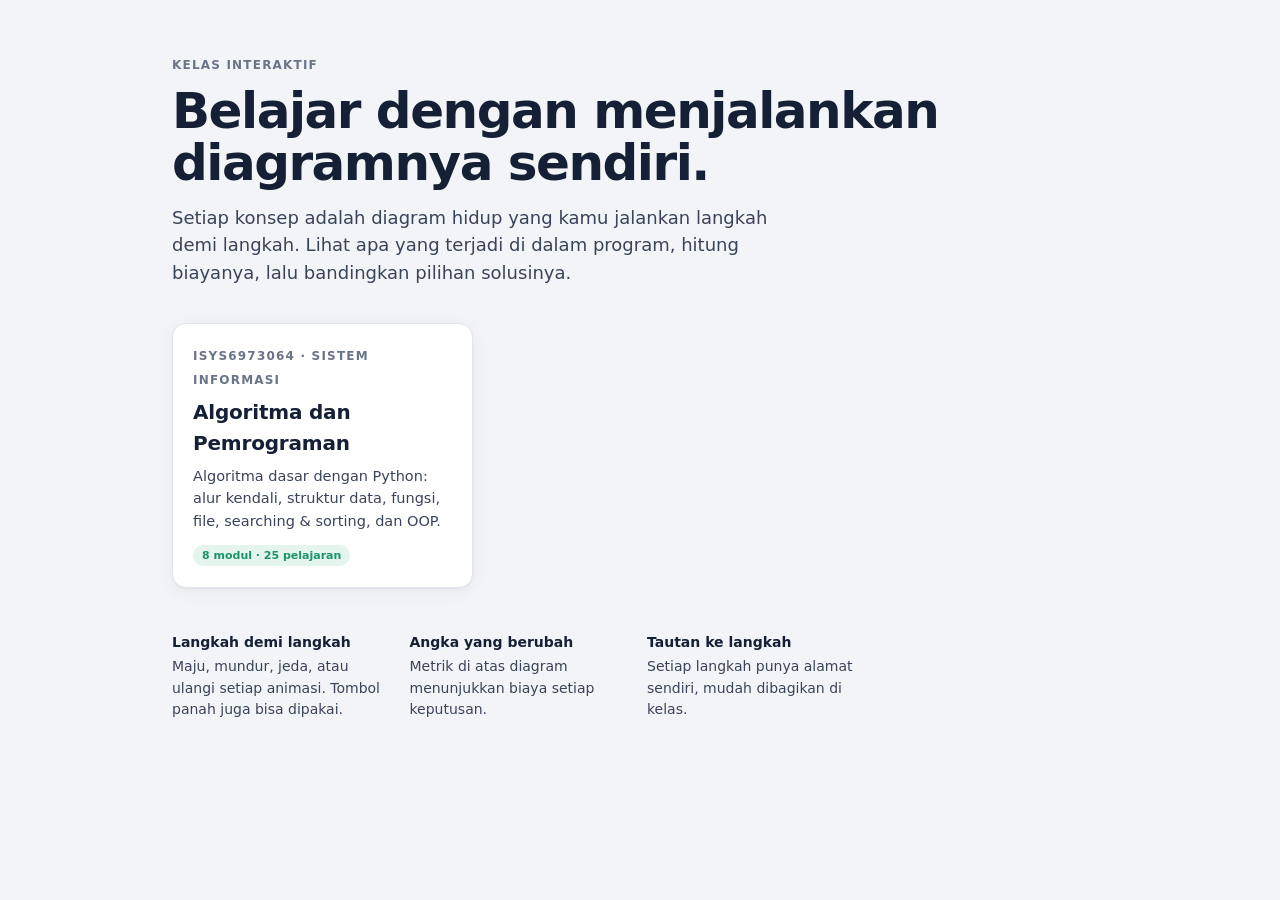
==== index.html @ 9d1dc82b "Kelas interaktif: Algoritma & Pemrograman + pelajaran Bubble Sort - Mesin kursus statis (tanpa build" ====
<!DOCTYPE html>
<html lang="id">
<head>
  <meta charset="utf-8">
  <meta name="viewport" content="width=device-width, initial-scale=1">
  <title>Kelas Interaktif</title>
  <link rel="icon" href="data:image/svg+xml,%3Csvg xmlns=%27http://www.w3.org/2000/svg%27 viewBox=%270 0 32 32%27%3E%3Crect width=%2732%27 height=%2732%27 rx=%278%27 fill=%27%23152036%27/%3E%3Crect x=%277%27 y=%2716%27 width=%275%27 height=%279%27 rx=%271%27 fill=%27%23a8dec5%27/%3E%3Crect x=%2714%27 y=%2711%27 width=%275%27 height=%2714%27 rx=%271%27 fill=%27%23ee7d1c%27/%3E%3Crect x=%2721%27 y=%277%27 width=%275%27 height=%2718%27 rx=%271%27 fill=%27%23fff%27/%3E%3C/svg%3E">
  <meta name="description" content="Materi kuliah interaktif: setiap konsep adalah diagram animasi yang dijalankan langkah demi langkah.">
  <link rel="stylesheet" href="shared/style.css">
  <style>
    .home { max-width: 980px; margin: 0 auto; padding: 56px 22px 70px; }
    .home h1 { font-size: clamp(32px, 5vw, 50px); letter-spacing: -.03em; line-height: 1.05; margin: 10px 0 14px; }
    .home .lead { font-size: 18px; color: var(--ink-2); max-width: 640px; margin: 0 0 36px; }
    .courses { display: grid; grid-template-columns: repeat(auto-fill, minmax(290px, 1fr)); gap: 16px; }
    .course { display: block; text-decoration: none; color: var(--ink); background: var(--surface); border: 1px solid var(--line); border-radius: var(--radius); padding: 20px; box-shadow: var(--shadow); transition: transform .2s var(--ease), border-color .2s; }
    .course:hover { transform: translateY(-2px); border-color: #c9cfdb; }
    .course h2 { margin: 6px 0 6px; font-size: 20px; letter-spacing: -.01em; }
    .course p { margin: 0 0 12px; color: var(--ink-2); font-size: 14.5px; }
    .course.soon { opacity: .6; pointer-events: none; }
    .how { margin-top: 44px; display: grid; grid-template-columns: repeat(auto-fill, minmax(220px, 1fr)); gap: 14px; }
    .how div { font-size: 14px; color: var(--ink-2); }
    .how b { display: block; color: var(--ink); margin-bottom: 2px; }
  </style>
</head>
<body>
  <main class="home">
    <div class="eyebrow">Kelas Interaktif</div>
    <h1>Belajar dengan menjalankan diagramnya sendiri.</h1>
    <p class="lead">Setiap konsep adalah diagram hidup yang kamu jalankan langkah demi langkah. Lihat apa yang terjadi di dalam program, hitung biayanya, lalu bandingkan pilihan solusinya.</p>
    <div class="courses">
      <a class="course" href="algoritma-pemrograman/">
        <span class="eyebrow">ISYS6973064 · Sistem Informasi</span>
        <h2>Algoritma dan Pemrograman</h2>
        <p>Algoritma dasar dengan Python: alur kendali, struktur data, fungsi, file, searching &amp; sorting, dan OOP.</p>
        <span class="pill ready">8 modul · 25 pelajaran</span>
      </a>
    </div>
    <div class="how">
      <div><b>Langkah demi langkah</b>Maju, mundur, jeda, atau ulangi setiap animasi. Tombol panah juga bisa dipakai.</div>
      <div><b>Angka yang berubah</b>Metrik di atas diagram menunjukkan biaya setiap keputusan.</div>
      <div><b>Tautan ke langkah</b>Setiap langkah punya alamat sendiri, mudah dibagikan di kelas.</div>
    </div>
  </main>
</body>
</html>
---- shared/style.css ----
/* Kelas Interaktif — gaya bersama */
:root {
  --bg: #f3f4f7;
  --surface: #ffffff;
  --surface-2: #f8f9fb;
  --ink: #152036;
  --ink-2: #39445a;
  --muted: #6a7489;
  --line: #e2e5ec;
  --accent: #2357e8;
  --accent-soft: #e8eefe;
  --warm: #ee7d1c;
  --warm-soft: #fff1e4;
  --ok: #1b9466;
  --ok-soft: #e3f5ed;
  --bad: #d4453d;
  --bad-soft: #fdeceb;
  --violet: #7b4fd6;
  --violet-soft: #f1ebfd;
  --radius: 14px;
  --radius-sm: 9px;
  --shadow: 0 1px 2px rgba(21, 32, 54, .05), 0 4px 18px rgba(21, 32, 54, .05);
  --sans: system-ui, -apple-system, "Segoe UI", Roboto, "Helvetica Neue", Arial, sans-serif;
  --mono: ui-monospace, "SF Mono", "Cascadia Code", Menlo, Consolas, monospace;
  --ease: cubic-bezier(.3, .7, .2, 1);
}

* { box-sizing: border-box; }
html, body { margin: 0; }
body {
  font-family: var(--sans);
  color: var(--ink);
  background: var(--bg);
  font-size: 15px;
  line-height: 1.55;
  -webkit-font-smoothing: antialiased;
}
a { color: var(--accent); }
button { font: inherit; color: inherit; }
code { font-family: var(--mono); font-size: .9em; background: var(--surface-2); border: 1px solid var(--line); border-radius: 5px; padding: 0 .3em; }
:focus-visible { outline: 3px solid var(--accent); outline-offset: 2px; border-radius: 6px; }

/* ---------- Kerangka aplikasi ---------- */
.app { display: grid; grid-template-columns: 280px minmax(0, 1fr); min-height: 100vh; }
.topbar {
  display: none; position: sticky; top: 0; z-index: 30;
  align-items: center; gap: 10px; padding: 10px 14px;
  background: var(--surface); border-bottom: 1px solid var(--line);
}
.topbar strong { font-size: 15px; }
.icon-btn {
  border: 1px solid var(--line); background: var(--surface); border-radius: 9px;
  width: 38px; height: 38px; display: grid; place-items: center; cursor: pointer;
}

.sidebar {
  position: sticky; top: 0; height: 100vh; overflow-y: auto;
  background: var(--surface); border-right: 1px solid var(--line);
  padding: 18px 14px 28px;
}
.brand { display: flex; align-items: center; gap: 10px; text-decoration: none; color: var(--ink); padding: 2px 6px 14px; }
.brand-mark {
  width: 34px; height: 34px; border-radius: 10px; background: var(--ink); color: #fff;
  display: grid; place-items: center; font-weight: 800; font-size: 14px; letter-spacing: -.5px;
}
.brand small { display: block; color: var(--muted); font-size: 11.5px; line-height: 1.2; }
.brand b { font-size: 14px; line-height: 1.2; }
.side-link {
  display: block; padding: 7px 10px; border-radius: 8px; text-decoration: none; color: var(--ink-2);
  font-size: 14px; margin-bottom: 8px;
}
.side-link:hover, .side-link.active { background: var(--surface-2); color: var(--ink); }
.side-head { display: flex; justify-content: space-between; font-size: 11.5px; letter-spacing: .08em; text-transform: uppercase; color: var(--muted); padding: 10px 10px 6px; }
.mod { margin-bottom: 4px; }
.mod-btn {
  width: 100%; display: flex; align-items: center; gap: 8px; text-align: left;
  border: 0; background: none; padding: 8px 10px; border-radius: 8px; cursor: pointer;
  font-weight: 650; font-size: 13.5px;
}
.mod-btn:hover { background: var(--surface-2); }
.mod-btn .num { color: var(--muted); font-variant-numeric: tabular-nums; font-weight: 600; }
.mod-btn .count { margin-left: auto; color: var(--muted); font-weight: 500; font-size: 12px; font-variant-numeric: tabular-nums; }
.mod-btn .chev { transition: transform .2s; color: var(--muted); font-size: 11px; }
.mod.open .chev { transform: rotate(90deg); }
.mod ul { list-style: none; margin: 0 0 6px; padding: 0 0 0 18px; display: none; }
.mod.open ul { display: block; }
.mod li a, .mod li span {
  display: flex; align-items: center; gap: 8px; padding: 6px 10px; border-radius: 7px;
  font-size: 13.5px; text-decoration: none; color: var(--ink-2);
}
.mod li a:hover { background: var(--surface-2); color: var(--ink); }
.mod li a.active { background: var(--accent-soft); color: var(--accent); font-weight: 600; }
.mod li span { color: #a2a9b8; cursor: default; }
.dot { width: 8px; height: 8px; border-radius: 50%; border: 1.5px solid currentColor; flex: none; opacity: .7; }
.dot.done { background: var(--ok); border-color: var(--ok); opacity: 1; }
.soon { margin-left: auto; font-size: 10.5px; border: 1px solid var(--line); border-radius: 99px; padding: 0 6px; color: #9aa1b0; }
.progress-box { margin: 18px 6px 0; padding: 12px; border: 1px solid var(--line); border-radius: 10px; font-size: 12.5px; color: var(--muted); }
.bar { height: 6px; background: var(--surface-2); border-radius: 99px; overflow: hidden; margin-top: 6px; border: 1px solid var(--line); }
.bar i { display: block; height: 100%; background: var(--ok); border-radius: 99px; transition: width .4s var(--ease); }

.main { min-width: 0; padding: 26px 30px 60px; }
.scrim { display: none; }

/* ---------- Halaman ikhtisar ---------- */
.overview { max-width: 1060px; }
.eyebrow { font-size: 12px; letter-spacing: .1em; text-transform: uppercase; color: var(--muted); font-weight: 650; }
.overview h1 { font-size: clamp(28px, 4vw, 40px); line-height: 1.12; margin: 6px 0 10px; letter-spacing: -.02em; }
.overview .lead { font-size: 17px; color: var(--ink-2); max-width: 720px; margin: 0 0 22px; }
.lo-grid { display: grid; grid-template-columns: repeat(auto-fill, minmax(220px, 1fr)); gap: 10px; margin-bottom: 30px; }
.lo { background: var(--surface); border: 1px solid var(--line); border-radius: var(--radius-sm); padding: 12px 14px; font-size: 14px; }
.lo b { display: block; font-size: 12px; color: var(--accent); letter-spacing: .05em; }
.mod-grid { display: grid; grid-template-columns: repeat(auto-fill, minmax(300px, 1fr)); gap: 14px; }
.mod-card { background: var(--surface); border: 1px solid var(--line); border-radius: var(--radius); padding: 16px 18px; box-shadow: var(--shadow); }
.mod-card h3 { margin: 0 0 2px; font-size: 16px; }
.mod-card .meta { font-size: 12px; color: var(--muted); margin-bottom: 10px; }
.mod-card ol { margin: 0; padding: 0; list-style: none; }
.mod-card li { padding: 8px 0; border-top: 1px dashed var(--line); font-size: 14px; }
.mod-card li a { font-weight: 650; text-decoration: none; }
.mod-card li .t { font-weight: 600; color: var(--ink-2); }
.mod-card li small { display: block; color: var(--muted); font-size: 12.5px; }
.pill { display: inline-block; font-size: 11px; font-weight: 650; border-radius: 99px; padding: 1px 8px; background: var(--surface-2); border: 1px solid var(--line); color: var(--muted); vertical-align: 1px; }
.pill.ready { background: var(--ok-soft); border-color: transparent; color: var(--ok); }

/* ---------- Pelajaran ---------- */
.lesson { display: grid; grid-template-columns: minmax(0, 1fr) 370px; gap: 22px; align-items: start; max-width: 1480px; }
.crumb { font-size: 12.5px; color: var(--muted); font-weight: 600; letter-spacing: .02em; }
.lesson h1 { font-size: clamp(24px, 3vw, 32px); margin: 4px 0 6px; letter-spacing: -.02em; line-height: 1.15; }
.tags { display: flex; flex-wrap: wrap; gap: 6px; margin-bottom: 8px; }
.tag { font-size: 12px; font-weight: 600; padding: 2px 9px; border-radius: 99px; background: var(--surface); border: 1px solid var(--line); color: var(--ink-2); }
.subtitle { color: var(--ink-2); margin: 0 0 16px; max-width: 760px; }

.metrics { display: grid; grid-template-columns: repeat(var(--cols, 4), minmax(0, 1fr)); gap: 8px; margin-bottom: 12px; }
.metric { background: var(--surface); border: 1px solid var(--line); border-radius: 11px; padding: 9px 12px; transition: border-color .3s, background .3s; }
.metric small { display: block; font-size: 10.5px; letter-spacing: .09em; text-transform: uppercase; color: var(--muted); font-weight: 700; }
.metric b { font-size: 21px; font-variant-numeric: tabular-nums; letter-spacing: -.01em; }
.metric.total { background: var(--ink); border-color: var(--ink); color: #fff; }
.metric.total small { color: #b8c1d6; }
.metric.bump { border-color: var(--warm); background: var(--warm-soft); }
.metric.total.bump { background: #26344f; border-color: var(--warm); }

.stage-card { background: var(--surface); border: 1px solid var(--line); border-radius: var(--radius); box-shadow: var(--shadow); overflow: hidden; }
.stage-tools { display: flex; align-items: center; gap: 8px; padding: 10px 12px; border-bottom: 1px solid var(--line); background: var(--surface-2); }
.legend { display: flex; flex-wrap: wrap; gap: 12px; font-size: 12.5px; color: var(--muted); margin-right: auto; }
.legend span { display: inline-flex; align-items: center; gap: 6px; }
.legend i { width: 12px; height: 12px; border-radius: 3px; display: inline-block; }
.btn {
  display: inline-flex; align-items: center; gap: 6px; border: 1px solid var(--line); background: var(--surface);
  border-radius: 9px; padding: 6px 12px; cursor: pointer; font-size: 13.5px; font-weight: 600; color: var(--ink-2);
  text-decoration: none; white-space: nowrap;
}
.btn:hover { border-color: #c9cfdb; color: var(--ink); }
.btn.primary { background: var(--accent); border-color: var(--accent); color: #fff; }
.btn.primary:hover { background: #1b47c4; }
.btn[disabled] { opacity: .45; cursor: default; }
.stage { position: relative; min-height: 420px; padding: 18px; }

.stepper { display: flex; gap: 4px; margin-top: 12px; overflow-x: auto; padding: 4px 2px 6px; scrollbar-width: thin; }
.stepper button {
  flex: 1 0 74px; min-width: 74px; border: 0; background: none; cursor: pointer; padding: 4px 2px;
  display: flex; flex-direction: column; align-items: center; gap: 4px; font-size: 11.5px; color: var(--muted);
}
.stepper .n {
  width: 28px; height: 28px; border-radius: 50%; display: grid; place-items: center; font-weight: 700; font-size: 12.5px;
  border: 1.5px solid var(--line); background: var(--surface); position: relative;
}
.stepper button + button .n::before { content: ""; position: absolute; right: 100%; top: 50%; width: 46px; height: 1.5px; background: var(--line); z-index: -1; }
.stepper button.done .n { background: var(--ink); border-color: var(--ink); color: #fff; }
.stepper button.cur .n { background: var(--accent); border-color: var(--accent); color: #fff; box-shadow: 0 0 0 4px var(--accent-soft); }
.stepper button.cur { color: var(--ink); font-weight: 650; }
.stepper .lbl { white-space: nowrap; overflow: hidden; text-overflow: ellipsis; max-width: 86px; }

.panel { position: sticky; top: 18px; display: flex; flex-direction: column; gap: 12px; }
.card { background: var(--surface); border: 1px solid var(--line); border-radius: var(--radius); box-shadow: var(--shadow); padding: 18px; }
.step-no { display: flex; align-items: center; justify-content: space-between; font-size: 11.5px; letter-spacing: .1em; font-weight: 700; color: var(--muted); margin-bottom: 8px; }
.kind { font-size: 10.5px; letter-spacing: .1em; padding: 3px 8px; border-radius: 6px; font-weight: 800; }
.kind.MASALAH { background: var(--bad-soft); color: var(--bad); }
.kind.TEKNIK { background: var(--accent-soft); color: var(--accent); }
.kind.SOLUSI { background: var(--ok-soft); color: var(--ok); }
.kind.KASUS { background: var(--violet-soft); color: var(--violet); }
.kind.RANGKUMAN { background: var(--ink); color: #fff; }
.panel h2 { font-size: 20px; line-height: 1.25; margin: 0 0 8px; letter-spacing: -.01em; }
.panel p { margin: 0 0 10px; color: var(--ink-2); }
.panel ul.bullets { margin: 4px 0 10px; padding-left: 20px; color: var(--ink-2); }
.panel ul.bullets li { margin-bottom: 4px; }
.callout { border-radius: 10px; padding: 10px 12px; margin: 12px 0 4px; font-size: 14px; border-left: 3px solid; }
.callout b { display: block; font-size: 10.5px; letter-spacing: .1em; margin-bottom: 2px; }
.callout.IDE { background: var(--accent-soft); border-color: var(--accent); }
.callout.IDE b { color: var(--accent); }
.callout.PERLU { background: var(--warm-soft); border-color: var(--warm); }
.callout.PERLU b { color: #b85b0c; }
.changed { margin-top: 14px; border-top: 1px solid var(--line); padding-top: 10px; }
.changed h4, .box h4 { margin: 0 0 6px; font-size: 10.5px; letter-spacing: .1em; color: var(--muted); }
.changed ul { list-style: none; margin: 0; padding: 0; font-size: 13.5px; }
.changed li { display: flex; gap: 8px; padding: 3px 0; align-items: baseline; }
.sym { font-family: var(--mono); font-weight: 800; width: 18px; height: 18px; border-radius: 5px; display: inline-grid; place-items: center; flex: none; font-size: 12px; }
.sym.add { background: var(--ok-soft); color: var(--ok); }
.sym.mod { background: var(--warm-soft); color: #b85b0c; }
.sym.del { background: var(--bad-soft); color: var(--bad); }
.nav { display: flex; gap: 8px; margin-top: 14px; }
.nav .btn.primary { flex: 1; justify-content: center; }
.hint { font-size: 12px; color: var(--muted); margin-top: 8px; text-align: center; }
.hint kbd { font-family: var(--mono); font-size: 11px; border: 1px solid var(--line); border-bottom-width: 2px; border-radius: 4px; padding: 0 4px; background: var(--surface-2); }
.box ul { margin: 0; padding-left: 18px; font-size: 13.5px; color: var(--ink-2); }
.box li { margin-bottom: 3px; }
.next-box { background: var(--ink); color: #fff; border-color: var(--ink); }
.next-box h4 { color: #b8c1d6; }
.next-box a { color: #fff; font-weight: 700; }

.quiz { margin-top: 14px; border-top: 1px solid var(--line); padding-top: 12px; }
.quiz h4 { margin: 0 0 8px; font-size: 10.5px; letter-spacing: .1em; color: var(--muted); }
.q { margin-bottom: 12px; font-size: 14px; }
.q p { margin: 0 0 6px; font-weight: 600; color: var(--ink); }
.q button { display: block; width: 100%; text-align: left; border: 1px solid var(--line); background: var(--surface); border-radius: 8px; padding: 6px 10px; margin-bottom: 5px; cursor: pointer; font-size: 13.5px; }
.q button:hover { border-color: #c9cfdb; }
.q button.right { background: var(--ok-soft); border-color: var(--ok); }
.q button.wrong { background: var(--bad-soft); border-color: var(--bad); }
.q .why { font-size: 13px; color: var(--ink-2); background: var(--surface-2); border-radius: 8px; padding: 6px 10px; }

.empty { max-width: 640px; padding: 40px 0; }

/* ---------- Responsif ---------- */
@media (max-width: 1200px) {
  .lesson { grid-template-columns: minmax(0, 1fr); }
  .panel { position: static; }
}
@media (max-width: 900px) {
  .app { grid-template-columns: minmax(0, 1fr); }
  .topbar { display: flex; }
  .sidebar { position: fixed; left: 0; top: 0; bottom: 0; width: 290px; z-index: 50; transform: translateX(-100%); transition: transform .25s var(--ease); box-shadow: var(--shadow); }
  .app.menu-open .sidebar { transform: none; }
  .app.menu-open .scrim { display: block; position: fixed; inset: 0; background: rgba(21, 32, 54, .35); z-index: 40; }
  .main { padding: 16px 14px 50px; }
  .metrics { grid-template-columns: repeat(3, minmax(0, 1fr)); gap: 6px; }
  .metric { padding: 7px 9px; }
  .metric b { font-size: 17px; }
  .metric small { font-size: 9.5px; letter-spacing: .05em; }
  .metric.total { grid-column: 1 / -1; }
  .stage { padding: 12px; min-height: 0; }
  .legend { font-size: 11.5px; gap: 8px; }
}

@media (prefers-reduced-motion: reduce) {
  *, *::before, *::after { transition-duration: 0s !important; animation-duration: 0s !important; }
}
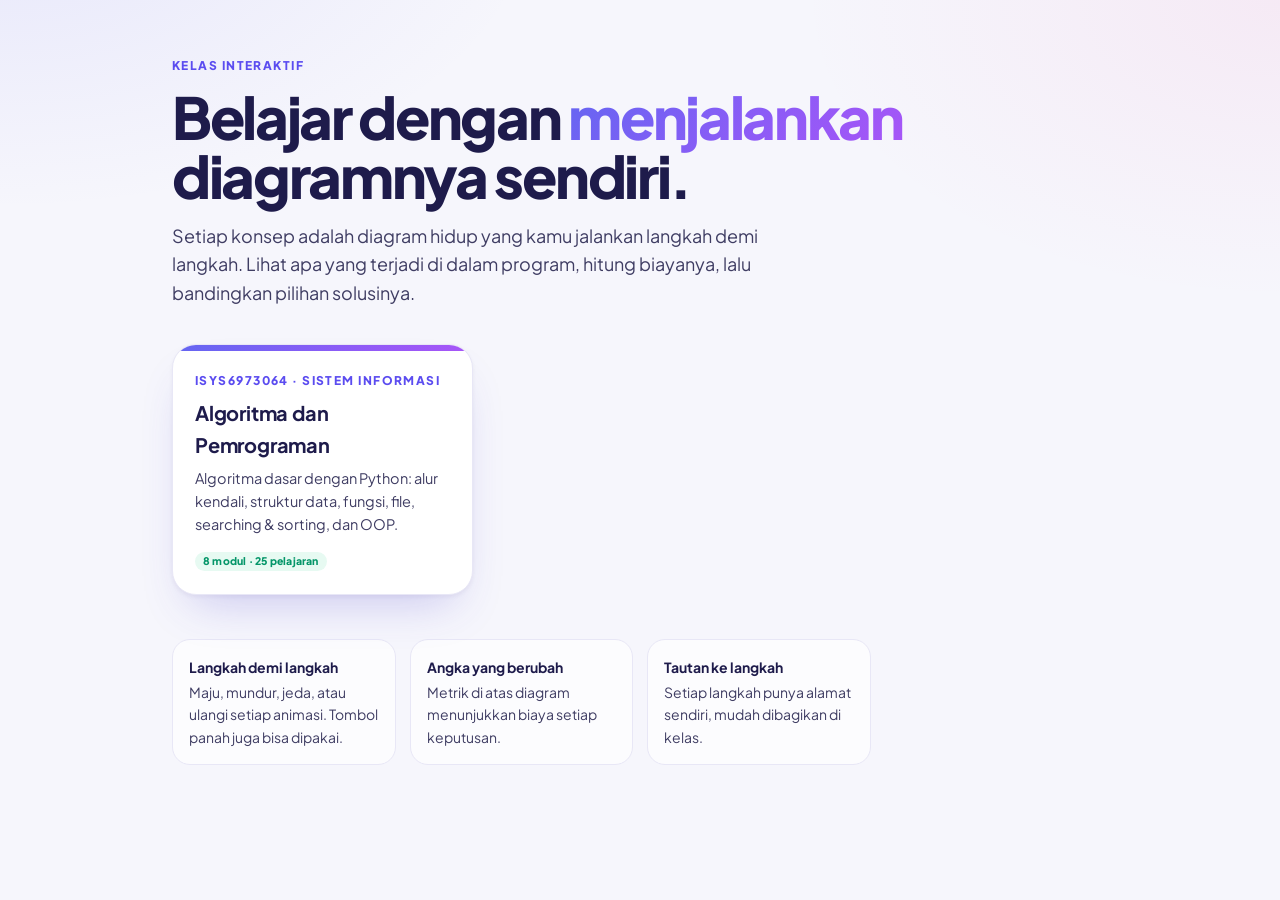
==== commit 9ae72721: "Tampilan baru: gaya berkilau dengan Plus Jakarta Sans - Panggung: latar gradasi + grid titik, balok " ====
--- a/index.html
+++ b/index.html
@@ -6,29 +6,34 @@
   <title>Kelas Interaktif</title>
   <link rel="icon" href="data:image/svg+xml,%3Csvg xmlns=%27http://www.w3.org/2000/svg%27 viewBox=%270 0 32 32%27%3E%3Crect width=%2732%27 height=%2732%27 rx=%278%27 fill=%27%23152036%27/%3E%3Crect x=%277%27 y=%2716%27 width=%275%27 height=%279%27 rx=%271%27 fill=%27%23a8dec5%27/%3E%3Crect x=%2714%27 y=%2711%27 width=%275%27 height=%2714%27 rx=%271%27 fill=%27%23ee7d1c%27/%3E%3Crect x=%2721%27 y=%277%27 width=%275%27 height=%2718%27 rx=%271%27 fill=%27%23fff%27/%3E%3C/svg%3E">
   <meta name="description" content="Materi kuliah interaktif: setiap konsep adalah diagram animasi yang dijalankan langkah demi langkah.">
+  <link rel="preconnect" href="https://fonts.googleapis.com">
+  <link rel="preconnect" href="https://fonts.gstatic.com" crossorigin>
+  <link rel="stylesheet" href="https://fonts.googleapis.com/css2?family=JetBrains+Mono:wght@500;600;700;800&family=Plus+Jakarta+Sans:wght@400;500;600;700;800&display=swap">
   <link rel="stylesheet" href="shared/style.css">
   <style>
     .home { max-width: 980px; margin: 0 auto; padding: 56px 22px 70px; }
-    .home h1 { font-size: clamp(32px, 5vw, 50px); letter-spacing: -.03em; line-height: 1.05; margin: 10px 0 14px; }
+    .home h1 { font-size: clamp(34px, 5.6vw, 58px); letter-spacing: -.04em; line-height: 1.02; margin: 12px 0 16px; font-weight: 800; }
+    .home h1 em { font-style: normal; background: var(--grad); -webkit-background-clip: text; background-clip: text; color: transparent; }
     .home .lead { font-size: 18px; color: var(--ink-2); max-width: 640px; margin: 0 0 36px; }
     .courses { display: grid; grid-template-columns: repeat(auto-fill, minmax(290px, 1fr)); gap: 16px; }
-    .course { display: block; text-decoration: none; color: var(--ink); background: var(--surface); border: 1px solid var(--line); border-radius: var(--radius); padding: 20px; box-shadow: var(--shadow); transition: transform .2s var(--ease), border-color .2s; }
-    .course:hover { transform: translateY(-2px); border-color: #c9cfdb; }
+    .course { position: relative; overflow: hidden; display: block; text-decoration: none; color: var(--ink); background: var(--surface); border: 1px solid var(--line); border-radius: 24px; padding: 22px; box-shadow: var(--shadow-lg); transition: transform .25s var(--ease), box-shadow .25s; }
+    .course::before { content: ""; position: absolute; inset: 0 0 auto 0; height: 6px; background: var(--grad); }
+    .course:hover { transform: translateY(-4px); }
     .course h2 { margin: 6px 0 6px; font-size: 20px; letter-spacing: -.01em; }
     .course p { margin: 0 0 12px; color: var(--ink-2); font-size: 14.5px; }
     .course.soon { opacity: .6; pointer-events: none; }
     .how { margin-top: 44px; display: grid; grid-template-columns: repeat(auto-fill, minmax(220px, 1fr)); gap: 14px; }
-    .how div { font-size: 14px; color: var(--ink-2); }
+    .how div { font-size: 14px; color: var(--ink-2); background: rgba(255,255,255,.7); border: 1px solid var(--line); border-radius: 18px; padding: 16px; }
     .how b { display: block; color: var(--ink); margin-bottom: 2px; }
   </style>
 </head>
 <body>
   <main class="home">
     <div class="eyebrow">Kelas Interaktif</div>
-    <h1>Belajar dengan menjalankan diagramnya sendiri.</h1>
+    <h1>Belajar dengan <em>menjalankan</em> diagramnya sendiri.</h1>
     <p class="lead">Setiap konsep adalah diagram hidup yang kamu jalankan langkah demi langkah. Lihat apa yang terjadi di dalam program, hitung biayanya, lalu bandingkan pilihan solusinya.</p>
     <div class="courses">
-      <a class="course" href="algoritma-pemrograman/">
+      <a class="course" href="algoritma-pemrograman/index.html">
         <span class="eyebrow">ISYS6973064 · Sistem Informasi</span>
         <h2>Algoritma dan Pemrograman</h2>
         <p>Algoritma dasar dengan Python: alur kendali, struktur data, fungsi, file, searching &amp; sorting, dan OOP.</p>
--- a/shared/style.css
+++ b/shared/style.css
@@ -1,27 +1,36 @@
-/* Kelas Interaktif — gaya bersama */
+/* Kelas Interaktif — gaya bersama
+ * Huruf: Plus Jakarta Sans (UI) + JetBrains Mono (kode). Aksen: gradasi indigo → violet.
+ */
 :root {
-  --bg: #f3f4f7;
+  --bg: #f6f6fc;
   --surface: #ffffff;
-  --surface-2: #f8f9fb;
-  --ink: #152036;
-  --ink-2: #39445a;
-  --muted: #6a7489;
-  --line: #e2e5ec;
-  --accent: #2357e8;
-  --accent-soft: #e8eefe;
-  --warm: #ee7d1c;
-  --warm-soft: #fff1e4;
-  --ok: #1b9466;
-  --ok-soft: #e3f5ed;
-  --bad: #d4453d;
-  --bad-soft: #fdeceb;
-  --violet: #7b4fd6;
-  --violet-soft: #f1ebfd;
-  --radius: 14px;
-  --radius-sm: 9px;
-  --shadow: 0 1px 2px rgba(21, 32, 54, .05), 0 4px 18px rgba(21, 32, 54, .05);
-  --sans: system-ui, -apple-system, "Segoe UI", Roboto, "Helvetica Neue", Arial, sans-serif;
-  --mono: ui-monospace, "SF Mono", "Cascadia Code", Menlo, Consolas, monospace;
+  --surface-2: #f7f7fd;
+  --ink: #1e1b4b;
+  --ink-2: #3f3d63;
+  --muted: #6b6a8a;
+  --line: #e8e7f6;
+  --accent: #5b4cf0;
+  --accent-2: #8b5cf6;
+  --accent-soft: #eeedff;
+  --grad: linear-gradient(135deg, #6366f1 0%, #8b5cf6 55%, #a855f7 100%);
+  --grad-warm: linear-gradient(135deg, #f59e0b, #f97316);
+  --grad-ok: linear-gradient(135deg, #10b981, #059669);
+  --warm: #f59e0b;
+  --warm-soft: #fff7e6;
+  --ok: #059669;
+  --ok-soft: #e7faf2;
+  --bad: #e11d48;
+  --bad-soft: #fff0f3;
+  --sky: #0284c7;
+  --sky-soft: #e8f6fe;
+  --violet: #a21caf;
+  --violet-soft: #fbf0ff;
+  --radius: 20px;
+  --radius-sm: 12px;
+  --shadow: 0 1px 2px rgba(30, 27, 75, .04), 0 12px 32px -14px rgba(30, 27, 75, .18);
+  --shadow-lg: 0 2px 4px rgba(30, 27, 75, .05), 0 24px 48px -20px rgba(67, 56, 202, .28);
+  --sans: "Plus Jakarta Sans", system-ui, -apple-system, "Segoe UI", Roboto, Arial, sans-serif;
+  --mono: "JetBrains Mono", ui-monospace, "SF Mono", "Cascadia Code", Menlo, Consolas, monospace;
   --ease: cubic-bezier(.3, .7, .2, 1);
 }
 
@@ -30,213 +39,268 @@
 body {
   font-family: var(--sans);
   color: var(--ink);
-  background: var(--bg);
+  background:
+    radial-gradient(900px 500px at 0% -10%, rgba(99, 102, 241, .10), transparent 60%),
+    radial-gradient(800px 500px at 100% 0%, rgba(236, 72, 153, .07), transparent 60%),
+    var(--bg);
+  background-attachment: fixed;
   font-size: 15px;
-  line-height: 1.55;
+  line-height: 1.6;
   -webkit-font-smoothing: antialiased;
 }
 a { color: var(--accent); }
 button { font: inherit; color: inherit; }
-code { font-family: var(--mono); font-size: .9em; background: var(--surface-2); border: 1px solid var(--line); border-radius: 5px; padding: 0 .3em; }
-:focus-visible { outline: 3px solid var(--accent); outline-offset: 2px; border-radius: 6px; }
+code { font-family: var(--mono); font-size: .86em; background: var(--accent-soft); color: #4338ca; border-radius: 6px; padding: .05em .4em; font-weight: 600; }
+:focus-visible { outline: 3px solid #a5b4fc; outline-offset: 2px; border-radius: 8px; }
+::selection { background: #ddd6fe; }
 
 /* ---------- Kerangka aplikasi ---------- */
-.app { display: grid; grid-template-columns: 280px minmax(0, 1fr); min-height: 100vh; }
+.app { display: grid; grid-template-columns: 284px minmax(0, 1fr); min-height: 100vh; }
 .topbar {
   display: none; position: sticky; top: 0; z-index: 30;
   align-items: center; gap: 10px; padding: 10px 14px;
-  background: var(--surface); border-bottom: 1px solid var(--line);
-}
-.topbar strong { font-size: 15px; }
+  background: rgba(255, 255, 255, .85); backdrop-filter: blur(12px); border-bottom: 1px solid var(--line);
+}
+.topbar strong { font-size: 15px; font-weight: 800; }
 .icon-btn {
-  border: 1px solid var(--line); background: var(--surface); border-radius: 9px;
-  width: 38px; height: 38px; display: grid; place-items: center; cursor: pointer;
+  border: 1px solid var(--line); background: var(--surface); border-radius: 12px;
+  width: 40px; height: 40px; display: grid; place-items: center; cursor: pointer; font-size: 17px;
 }
 
 .sidebar {
   position: sticky; top: 0; height: 100vh; overflow-y: auto;
-  background: var(--surface); border-right: 1px solid var(--line);
-  padding: 18px 14px 28px;
-}
-.brand { display: flex; align-items: center; gap: 10px; text-decoration: none; color: var(--ink); padding: 2px 6px 14px; }
+  background: rgba(255, 255, 255, .78); backdrop-filter: blur(14px);
+  border-right: 1px solid var(--line); padding: 20px 14px 28px;
+}
+.brand { display: flex; align-items: center; gap: 11px; text-decoration: none; color: var(--ink); padding: 2px 6px 16px; }
 .brand-mark {
-  width: 34px; height: 34px; border-radius: 10px; background: var(--ink); color: #fff;
-  display: grid; place-items: center; font-weight: 800; font-size: 14px; letter-spacing: -.5px;
-}
-.brand small { display: block; color: var(--muted); font-size: 11.5px; line-height: 1.2; }
-.brand b { font-size: 14px; line-height: 1.2; }
+  width: 40px; height: 40px; border-radius: 13px; background: var(--grad); color: #fff; flex: none;
+  display: grid; place-items: center; font-weight: 800; font-size: 14px; letter-spacing: -.3px;
+  box-shadow: 0 8px 18px -8px rgba(99, 102, 241, .8);
+}
+.brand small { display: block; color: var(--muted); font-size: 11.5px; line-height: 1.3; font-weight: 500; }
+.brand b { font-size: 14px; line-height: 1.25; font-weight: 800; }
 .side-link {
-  display: block; padding: 7px 10px; border-radius: 8px; text-decoration: none; color: var(--ink-2);
-  font-size: 14px; margin-bottom: 8px;
-}
-.side-link:hover, .side-link.active { background: var(--surface-2); color: var(--ink); }
-.side-head { display: flex; justify-content: space-between; font-size: 11.5px; letter-spacing: .08em; text-transform: uppercase; color: var(--muted); padding: 10px 10px 6px; }
-.mod { margin-bottom: 4px; }
+  display: flex; align-items: center; gap: 8px; padding: 9px 12px; border-radius: 12px; text-decoration: none; color: var(--ink-2);
+  font-size: 14px; font-weight: 600; margin-bottom: 8px;
+}
+.side-link::before { content: "◎"; color: var(--accent); }
+.side-link:hover, .side-link.active { background: var(--accent-soft); color: var(--ink); }
+.side-head { display: flex; justify-content: space-between; font-size: 11px; letter-spacing: .1em; text-transform: uppercase; color: var(--muted); padding: 12px 12px 6px; font-weight: 700; }
+.mod { margin-bottom: 2px; }
 .mod-btn {
   width: 100%; display: flex; align-items: center; gap: 8px; text-align: left;
-  border: 0; background: none; padding: 8px 10px; border-radius: 8px; cursor: pointer;
-  font-weight: 650; font-size: 13.5px;
+  border: 0; background: none; padding: 9px 12px; border-radius: 12px; cursor: pointer;
+  font-weight: 700; font-size: 13.5px; color: var(--ink);
 }
 .mod-btn:hover { background: var(--surface-2); }
-.mod-btn .num { color: var(--muted); font-variant-numeric: tabular-nums; font-weight: 600; }
-.mod-btn .count { margin-left: auto; color: var(--muted); font-weight: 500; font-size: 12px; font-variant-numeric: tabular-nums; }
-.mod-btn .chev { transition: transform .2s; color: var(--muted); font-size: 11px; }
+.mod-btn .num {
+  font-variant-numeric: tabular-nums; font-weight: 800; font-size: 11px; color: var(--accent);
+  background: var(--accent-soft); border-radius: 7px; padding: 1px 6px;
+}
+.mod-btn .count { margin-left: auto; color: var(--muted); font-weight: 600; font-size: 11.5px; font-variant-numeric: tabular-nums; }
+.mod-btn .chev { transition: transform .25s var(--ease); color: #a3a2c2; font-size: 9px; order: 9; margin-left: 6px; }
 .mod.open .chev { transform: rotate(90deg); }
-.mod ul { list-style: none; margin: 0 0 6px; padding: 0 0 0 18px; display: none; }
+.mod ul { list-style: none; margin: 2px 0 8px; padding: 0 0 0 14px; display: none; border-left: 2px solid var(--line); margin-left: 22px; }
 .mod.open ul { display: block; }
 .mod li a, .mod li span {
-  display: flex; align-items: center; gap: 8px; padding: 6px 10px; border-radius: 7px;
-  font-size: 13.5px; text-decoration: none; color: var(--ink-2);
+  display: flex; align-items: center; gap: 9px; padding: 7px 10px; border-radius: 10px;
+  font-size: 13.5px; text-decoration: none; color: var(--ink-2); font-weight: 500;
 }
 .mod li a:hover { background: var(--surface-2); color: var(--ink); }
-.mod li a.active { background: var(--accent-soft); color: var(--accent); font-weight: 600; }
-.mod li span { color: #a2a9b8; cursor: default; }
-.dot { width: 8px; height: 8px; border-radius: 50%; border: 1.5px solid currentColor; flex: none; opacity: .7; }
-.dot.done { background: var(--ok); border-color: var(--ok); opacity: 1; }
-.soon { margin-left: auto; font-size: 10.5px; border: 1px solid var(--line); border-radius: 99px; padding: 0 6px; color: #9aa1b0; }
-.progress-box { margin: 18px 6px 0; padding: 12px; border: 1px solid var(--line); border-radius: 10px; font-size: 12.5px; color: var(--muted); }
-.bar { height: 6px; background: var(--surface-2); border-radius: 99px; overflow: hidden; margin-top: 6px; border: 1px solid var(--line); }
-.bar i { display: block; height: 100%; background: var(--ok); border-radius: 99px; transition: width .4s var(--ease); }
-
-.main { min-width: 0; padding: 26px 30px 60px; }
+.mod li a.active { background: var(--grad); color: #fff; font-weight: 700; box-shadow: 0 10px 20px -12px rgba(99, 102, 241, .9); }
+.mod li a.active .dot { border-color: #fff; }
+.mod li span { color: #a9a8c4; cursor: default; }
+.dot { width: 9px; height: 9px; border-radius: 50%; border: 2px solid currentColor; flex: none; opacity: .65; }
+.dot.done { background: #10b981; border-color: #10b981; opacity: 1; }
+.soon { margin-left: auto; font-size: 10px; font-style: normal; font-weight: 700; border-radius: 99px; padding: 1px 7px; color: #a9a8c4; background: var(--surface-2); }
+.progress-box { margin: 18px 6px 0; padding: 14px; border: 1px solid var(--line); border-radius: 16px; font-size: 12.5px; color: var(--muted); background: var(--surface); font-weight: 600; }
+.bar { height: 8px; background: var(--surface-2); border-radius: 99px; overflow: hidden; margin-top: 8px; }
+.bar i { display: block; height: 100%; background: var(--grad-ok); border-radius: 99px; transition: width .5s var(--ease); }
+
+.main { min-width: 0; padding: 28px 32px 64px; }
 .scrim { display: none; }
 
 /* ---------- Halaman ikhtisar ---------- */
-.overview { max-width: 1060px; }
-.eyebrow { font-size: 12px; letter-spacing: .1em; text-transform: uppercase; color: var(--muted); font-weight: 650; }
-.overview h1 { font-size: clamp(28px, 4vw, 40px); line-height: 1.12; margin: 6px 0 10px; letter-spacing: -.02em; }
-.overview .lead { font-size: 17px; color: var(--ink-2); max-width: 720px; margin: 0 0 22px; }
-.lo-grid { display: grid; grid-template-columns: repeat(auto-fill, minmax(220px, 1fr)); gap: 10px; margin-bottom: 30px; }
-.lo { background: var(--surface); border: 1px solid var(--line); border-radius: var(--radius-sm); padding: 12px 14px; font-size: 14px; }
-.lo b { display: block; font-size: 12px; color: var(--accent); letter-spacing: .05em; }
-.mod-grid { display: grid; grid-template-columns: repeat(auto-fill, minmax(300px, 1fr)); gap: 14px; }
-.mod-card { background: var(--surface); border: 1px solid var(--line); border-radius: var(--radius); padding: 16px 18px; box-shadow: var(--shadow); }
-.mod-card h3 { margin: 0 0 2px; font-size: 16px; }
-.mod-card .meta { font-size: 12px; color: var(--muted); margin-bottom: 10px; }
+.overview { max-width: 1080px; }
+.eyebrow { font-size: 12px; letter-spacing: .12em; text-transform: uppercase; color: var(--accent); font-weight: 800; }
+.overview h1 { font-size: clamp(30px, 4.4vw, 46px); line-height: 1.08; margin: 8px 0 12px; letter-spacing: -.035em; font-weight: 800; }
+.overview .lead { font-size: 17px; color: var(--ink-2); max-width: 720px; margin: 0 0 24px; }
+.overview h2.eyebrow { color: var(--muted); }
+.lo-grid { display: grid; grid-template-columns: repeat(auto-fill, minmax(230px, 1fr)); gap: 12px; margin-bottom: 32px; }
+.lo { background: var(--surface); border: 1px solid var(--line); border-radius: 16px; padding: 14px 16px; font-size: 14px; box-shadow: var(--shadow); }
+.lo b { display: table; font-size: 11px; color: #fff; background: var(--grad); border-radius: 7px; padding: 1px 8px; margin-bottom: 6px; letter-spacing: .04em; }
+.mod-grid { display: grid; grid-template-columns: repeat(auto-fill, minmax(310px, 1fr)); gap: 16px; }
+.mod-card { background: var(--surface); border: 1px solid var(--line); border-radius: var(--radius); padding: 18px 20px; box-shadow: var(--shadow); transition: transform .25s var(--ease), box-shadow .25s; }
+.mod-card:hover { transform: translateY(-3px); box-shadow: var(--shadow-lg); }
+.mod-card h3 { margin: 0 0 2px; font-size: 16.5px; font-weight: 800; letter-spacing: -.01em; }
+.mod-card .meta { font-size: 12px; color: var(--muted); margin-bottom: 10px; font-weight: 600; }
 .mod-card ol { margin: 0; padding: 0; list-style: none; }
-.mod-card li { padding: 8px 0; border-top: 1px dashed var(--line); font-size: 14px; }
-.mod-card li a { font-weight: 650; text-decoration: none; }
-.mod-card li .t { font-weight: 600; color: var(--ink-2); }
+.mod-card li { padding: 9px 0; border-top: 1px dashed var(--line); font-size: 14px; }
+.mod-card li a { font-weight: 700; text-decoration: none; }
+.mod-card li .t { font-weight: 700; color: var(--ink-2); }
 .mod-card li small { display: block; color: var(--muted); font-size: 12.5px; }
-.pill { display: inline-block; font-size: 11px; font-weight: 650; border-radius: 99px; padding: 1px 8px; background: var(--surface-2); border: 1px solid var(--line); color: var(--muted); vertical-align: 1px; }
-.pill.ready { background: var(--ok-soft); border-color: transparent; color: var(--ok); }
+.pill { display: inline-block; font-size: 10.5px; font-weight: 800; border-radius: 99px; padding: 1px 8px; background: var(--surface-2); color: #a9a8c4; vertical-align: 1px; letter-spacing: .02em; }
+.pill.ready { background: var(--ok-soft); color: var(--ok); }
 
 /* ---------- Pelajaran ---------- */
-.lesson { display: grid; grid-template-columns: minmax(0, 1fr) 370px; gap: 22px; align-items: start; max-width: 1480px; }
-.crumb { font-size: 12.5px; color: var(--muted); font-weight: 600; letter-spacing: .02em; }
-.lesson h1 { font-size: clamp(24px, 3vw, 32px); margin: 4px 0 6px; letter-spacing: -.02em; line-height: 1.15; }
-.tags { display: flex; flex-wrap: wrap; gap: 6px; margin-bottom: 8px; }
-.tag { font-size: 12px; font-weight: 600; padding: 2px 9px; border-radius: 99px; background: var(--surface); border: 1px solid var(--line); color: var(--ink-2); }
-.subtitle { color: var(--ink-2); margin: 0 0 16px; max-width: 760px; }
-
-.metrics { display: grid; grid-template-columns: repeat(var(--cols, 4), minmax(0, 1fr)); gap: 8px; margin-bottom: 12px; }
-.metric { background: var(--surface); border: 1px solid var(--line); border-radius: 11px; padding: 9px 12px; transition: border-color .3s, background .3s; }
-.metric small { display: block; font-size: 10.5px; letter-spacing: .09em; text-transform: uppercase; color: var(--muted); font-weight: 700; }
-.metric b { font-size: 21px; font-variant-numeric: tabular-nums; letter-spacing: -.01em; }
-.metric.total { background: var(--ink); border-color: var(--ink); color: #fff; }
-.metric.total small { color: #b8c1d6; }
-.metric.bump { border-color: var(--warm); background: var(--warm-soft); }
-.metric.total.bump { background: #26344f; border-color: var(--warm); }
-
-.stage-card { background: var(--surface); border: 1px solid var(--line); border-radius: var(--radius); box-shadow: var(--shadow); overflow: hidden; }
-.stage-tools { display: flex; align-items: center; gap: 8px; padding: 10px 12px; border-bottom: 1px solid var(--line); background: var(--surface-2); }
-.legend { display: flex; flex-wrap: wrap; gap: 12px; font-size: 12.5px; color: var(--muted); margin-right: auto; }
-.legend span { display: inline-flex; align-items: center; gap: 6px; }
-.legend i { width: 12px; height: 12px; border-radius: 3px; display: inline-block; }
+.lesson { display: grid; grid-template-columns: minmax(0, 1fr) 380px; gap: 24px; align-items: start; max-width: 1500px; }
+.crumb { font-size: 12.5px; color: var(--muted); font-weight: 700; letter-spacing: .01em; }
+.lesson h1 { font-size: clamp(26px, 3.2vw, 36px); margin: 6px 0 10px; letter-spacing: -.035em; line-height: 1.1; font-weight: 800; }
+.tags { display: flex; flex-wrap: wrap; gap: 6px; margin-bottom: 10px; }
+.tag { font-size: 12px; font-weight: 700; padding: 3px 11px; border-radius: 99px; background: var(--surface); border: 1px solid var(--line); color: var(--ink-2); }
+.tag:first-child { background: var(--accent-soft); border-color: transparent; color: var(--accent); }
+.subtitle { color: var(--ink-2); margin: 0 0 18px; max-width: 780px; font-size: 15.5px; }
+
+.metrics { display: grid; grid-template-columns: repeat(var(--cols, 4), minmax(0, 1fr)); gap: 10px; margin-bottom: 14px; }
+.metric {
+  position: relative; background: var(--surface); border: 1px solid var(--line); border-radius: 16px; padding: 12px 14px;
+  box-shadow: var(--shadow); transition: border-color .3s, box-shadow .3s, transform .3s var(--ease);
+}
+.metric small { display: block; font-size: 10.5px; letter-spacing: .1em; text-transform: uppercase; color: var(--muted); font-weight: 800; padding-right: 36px; }
+.metric b { display: block; font-size: 25px; font-weight: 800; font-variant-numeric: tabular-nums; letter-spacing: -.02em; margin-top: 2px; }
+.metric .mi {
+  position: absolute; right: 12px; top: 12px; width: 32px; height: 32px; border-radius: 10px;
+  display: grid; place-items: center; color: #fff; font-family: var(--mono); font-size: 13px; font-weight: 800; letter-spacing: -.5px;
+  background: var(--grad);
+}
+.metric:nth-child(2) .mi { background: var(--grad-warm); }
+.metric:nth-child(3) .mi { background: linear-gradient(135deg, #0ea5e9, #6366f1); }
+.metric.total { background: var(--grad); border-color: transparent; color: #fff; box-shadow: 0 14px 30px -14px rgba(99, 102, 241, .9); }
+.metric.total small { color: rgba(255, 255, 255, .78); }
+.metric.total .mi { background: rgba(255, 255, 255, .2); }
+.metric.bump { border-color: #6ee7b7; box-shadow: 0 0 0 4px rgba(16, 185, 129, .15), var(--shadow); transform: translateY(-2px); }
+.metric.total.bump { box-shadow: 0 0 0 4px rgba(139, 92, 246, .25), 0 14px 30px -14px rgba(99, 102, 241, .9); }
+
+.stage-card { background: var(--surface); border: 1px solid var(--line); border-radius: 24px; box-shadow: var(--shadow-lg); overflow: hidden; }
+.stage-tools { display: flex; align-items: center; gap: 8px; padding: 10px 12px 10px 16px; border-bottom: 1px solid var(--line); background: var(--surface); }
+.legend { display: flex; flex-wrap: wrap; gap: 6px; font-size: 12px; color: var(--ink-2); margin-right: auto; font-weight: 600; }
+.legend span { display: inline-flex; align-items: center; gap: 6px; background: var(--surface-2); border-radius: 99px; padding: 3px 10px 3px 7px; }
+.legend i { width: 12px; height: 12px; border-radius: 4px; display: inline-block; }
 .btn {
   display: inline-flex; align-items: center; gap: 6px; border: 1px solid var(--line); background: var(--surface);
-  border-radius: 9px; padding: 6px 12px; cursor: pointer; font-size: 13.5px; font-weight: 600; color: var(--ink-2);
-  text-decoration: none; white-space: nowrap;
-}
-.btn:hover { border-color: #c9cfdb; color: var(--ink); }
-.btn.primary { background: var(--accent); border-color: var(--accent); color: #fff; }
-.btn.primary:hover { background: #1b47c4; }
-.btn[disabled] { opacity: .45; cursor: default; }
-.stage { position: relative; min-height: 420px; padding: 18px; }
-
-.stepper { display: flex; gap: 4px; margin-top: 12px; overflow-x: auto; padding: 4px 2px 6px; scrollbar-width: thin; }
+  border-radius: 12px; padding: 7px 14px; cursor: pointer; font-size: 13.5px; font-weight: 700; color: var(--ink-2);
+  text-decoration: none; white-space: nowrap; transition: transform .2s var(--ease), box-shadow .2s, border-color .2s, background .2s;
+}
+.btn:hover { border-color: #c7c4f3; color: var(--ink); transform: translateY(-1px); }
+.btn:active { transform: translateY(0); }
+.btn.primary { background: var(--grad); border-color: transparent; color: #fff; box-shadow: 0 12px 22px -12px rgba(99, 102, 241, .95); }
+.btn.primary:hover { box-shadow: 0 16px 28px -12px rgba(99, 102, 241, 1); }
+.btn[disabled] { opacity: .45; cursor: default; transform: none; }
+.stage { position: relative; }
+
+.stepper { display: flex; gap: 2px; margin-top: 14px; overflow-x: auto; padding: 6px 2px 8px; scrollbar-width: thin; }
 .stepper button {
-  flex: 1 0 74px; min-width: 74px; border: 0; background: none; cursor: pointer; padding: 4px 2px;
-  display: flex; flex-direction: column; align-items: center; gap: 4px; font-size: 11.5px; color: var(--muted);
+  flex: 1 0 76px; min-width: 76px; border: 0; background: none; cursor: pointer; padding: 4px 2px;
+  display: flex; flex-direction: column; align-items: center; gap: 6px; font-size: 11.5px; color: var(--muted); font-weight: 600;
 }
 .stepper .n {
-  width: 28px; height: 28px; border-radius: 50%; display: grid; place-items: center; font-weight: 700; font-size: 12.5px;
-  border: 1.5px solid var(--line); background: var(--surface); position: relative;
-}
-.stepper button + button .n::before { content: ""; position: absolute; right: 100%; top: 50%; width: 46px; height: 1.5px; background: var(--line); z-index: -1; }
-.stepper button.done .n { background: var(--ink); border-color: var(--ink); color: #fff; }
-.stepper button.cur .n { background: var(--accent); border-color: var(--accent); color: #fff; box-shadow: 0 0 0 4px var(--accent-soft); }
-.stepper button.cur { color: var(--ink); font-weight: 650; }
-.stepper .lbl { white-space: nowrap; overflow: hidden; text-overflow: ellipsis; max-width: 86px; }
-
-.panel { position: sticky; top: 18px; display: flex; flex-direction: column; gap: 12px; }
-.card { background: var(--surface); border: 1px solid var(--line); border-radius: var(--radius); box-shadow: var(--shadow); padding: 18px; }
-.step-no { display: flex; align-items: center; justify-content: space-between; font-size: 11.5px; letter-spacing: .1em; font-weight: 700; color: var(--muted); margin-bottom: 8px; }
-.kind { font-size: 10.5px; letter-spacing: .1em; padding: 3px 8px; border-radius: 6px; font-weight: 800; }
-.kind.MASALAH { background: var(--bad-soft); color: var(--bad); }
-.kind.TEKNIK { background: var(--accent-soft); color: var(--accent); }
-.kind.SOLUSI { background: var(--ok-soft); color: var(--ok); }
-.kind.KASUS { background: var(--violet-soft); color: var(--violet); }
-.kind.RANGKUMAN { background: var(--ink); color: #fff; }
-.panel h2 { font-size: 20px; line-height: 1.25; margin: 0 0 8px; letter-spacing: -.01em; }
-.panel p { margin: 0 0 10px; color: var(--ink-2); }
-.panel ul.bullets { margin: 4px 0 10px; padding-left: 20px; color: var(--ink-2); }
-.panel ul.bullets li { margin-bottom: 4px; }
-.callout { border-radius: 10px; padding: 10px 12px; margin: 12px 0 4px; font-size: 14px; border-left: 3px solid; }
-.callout b { display: block; font-size: 10.5px; letter-spacing: .1em; margin-bottom: 2px; }
-.callout.IDE { background: var(--accent-soft); border-color: var(--accent); }
+  width: 32px; height: 32px; border-radius: 50%; display: grid; place-items: center; font-weight: 800; font-size: 12.5px;
+  border: 2px solid var(--line); background: var(--surface); position: relative; transition: background .3s, border-color .3s, box-shadow .3s, transform .3s var(--ease);
+}
+.stepper button:hover .n { border-color: #c7c4f3; transform: translateY(-2px); }
+.stepper button + button .n::before { content: ""; position: absolute; right: 100%; top: 50%; width: 52px; height: 3px; margin-top: -1.5px; background: var(--line); border-radius: 2px; z-index: -1; transition: background .3s; }
+.stepper button.done .n, .stepper button.cur .n { color: #fff; border-color: transparent; }
+.stepper button.done .n { background: #a5a2f5; }
+.stepper button.cur .n { background: var(--grad); box-shadow: 0 0 0 5px rgba(139, 92, 246, .18), 0 10px 18px -8px rgba(99, 102, 241, .9); transform: scale(1.08); }
+.stepper button.done + button .n::before, .stepper button.done + button.cur .n::before { background: #a5a2f5; }
+.stepper button.cur { color: var(--ink); font-weight: 800; }
+.stepper .lbl { white-space: nowrap; overflow: hidden; text-overflow: ellipsis; max-width: 88px; }
+
+.panel { position: sticky; top: 18px; display: flex; flex-direction: column; gap: 14px; }
+.card { background: var(--surface); border: 1px solid var(--line); border-radius: var(--radius); box-shadow: var(--shadow); padding: 20px; }
+.step-card { position: relative; overflow: hidden; --k1: #6366f1; --k2: #8b5cf6; --ksoft: var(--accent-soft); --kink: var(--accent); }
+.step-card::before { content: ""; position: absolute; left: 0; right: 0; top: 0; height: 5px; background: linear-gradient(90deg, var(--k1), var(--k2)); }
+.step-card.k-MASALAH { --k1: #f43f5e; --k2: #fb7185; --ksoft: var(--bad-soft); --kink: var(--bad); }
+.step-card.k-TEKNIK { --k1: #0ea5e9; --k2: #6366f1; --ksoft: var(--sky-soft); --kink: var(--sky); }
+.step-card.k-SOLUSI { --k1: #10b981; --k2: #34d399; --ksoft: var(--ok-soft); --kink: var(--ok); }
+.step-card.k-KASUS { --k1: #d946ef; --k2: #a855f7; --ksoft: var(--violet-soft); --kink: var(--violet); }
+.step-card.k-RANGKUMAN { --k1: #6366f1; --k2: #a855f7; }
+.step-no { display: flex; align-items: center; justify-content: space-between; font-size: 11.5px; letter-spacing: .1em; font-weight: 800; color: var(--muted); margin: 4px 0 10px; }
+.kind { font-size: 10.5px; letter-spacing: .1em; padding: 4px 10px; border-radius: 99px; font-weight: 800; color: #fff; background: linear-gradient(90deg, var(--k1), var(--k2)); }
+.panel h2 { font-size: 22px; line-height: 1.22; margin: 0 0 10px; letter-spacing: -.025em; font-weight: 800; }
+.panel p { margin: 0 0 11px; color: var(--ink-2); }
+.panel ul.bullets { margin: 4px 0 12px; padding-left: 0; list-style: none; color: var(--ink-2); }
+.panel ul.bullets li { position: relative; padding-left: 22px; margin-bottom: 6px; }
+.panel ul.bullets li::before { content: ""; position: absolute; left: 4px; top: .62em; width: 8px; height: 8px; border-radius: 3px; background: var(--grad); transform: rotate(45deg); }
+.callout { border-radius: 14px; padding: 12px 14px 12px 14px; margin: 14px 0 4px; font-size: 14px; position: relative; }
+.callout b { display: flex; align-items: center; gap: 6px; font-size: 10.5px; letter-spacing: .1em; margin-bottom: 3px; font-weight: 800; }
+.callout.IDE { background: linear-gradient(135deg, #eef0ff, #f5efff); }
 .callout.IDE b { color: var(--accent); }
-.callout.PERLU { background: var(--warm-soft); border-color: var(--warm); }
-.callout.PERLU b { color: #b85b0c; }
-.changed { margin-top: 14px; border-top: 1px solid var(--line); padding-top: 10px; }
-.changed h4, .box h4 { margin: 0 0 6px; font-size: 10.5px; letter-spacing: .1em; color: var(--muted); }
+.callout.IDE b::before { content: "✦"; font-size: 13px; }
+.callout.PERLU { background: linear-gradient(135deg, #fff8e8, #fff2e0); }
+.callout.PERLU b { color: #b45309; }
+.callout.PERLU b::before { content: "ⓘ"; font-size: 13px; }
+.changed { margin-top: 16px; border-top: 1px solid var(--line); padding-top: 12px; }
+.changed h4, .box h4 { margin: 0 0 8px; font-size: 10.5px; letter-spacing: .12em; color: var(--muted); font-weight: 800; }
 .changed ul { list-style: none; margin: 0; padding: 0; font-size: 13.5px; }
-.changed li { display: flex; gap: 8px; padding: 3px 0; align-items: baseline; }
-.sym { font-family: var(--mono); font-weight: 800; width: 18px; height: 18px; border-radius: 5px; display: inline-grid; place-items: center; flex: none; font-size: 12px; }
-.sym.add { background: var(--ok-soft); color: var(--ok); }
-.sym.mod { background: var(--warm-soft); color: #b85b0c; }
-.sym.del { background: var(--bad-soft); color: var(--bad); }
-.nav { display: flex; gap: 8px; margin-top: 14px; }
+.changed li { display: flex; gap: 9px; padding: 4px 0; align-items: baseline; }
+.sym { font-family: var(--mono); font-weight: 800; width: 20px; height: 20px; border-radius: 7px; display: inline-grid; place-items: center; flex: none; font-size: 12px; color: #fff; }
+.sym.add { background: var(--grad-ok); }
+.sym.mod { background: var(--grad-warm); }
+.sym.del { background: linear-gradient(135deg, #f43f5e, #e11d48); }
+.nav { display: flex; gap: 8px; margin-top: 16px; }
+.nav .btn { padding: 10px 14px; }
 .nav .btn.primary { flex: 1; justify-content: center; }
-.hint { font-size: 12px; color: var(--muted); margin-top: 8px; text-align: center; }
-.hint kbd { font-family: var(--mono); font-size: 11px; border: 1px solid var(--line); border-bottom-width: 2px; border-radius: 4px; padding: 0 4px; background: var(--surface-2); }
+.hint { font-size: 12px; color: var(--muted); margin-top: 10px; text-align: center; font-weight: 500; }
+.hint kbd { font-family: var(--mono); font-size: 10.5px; border: 1px solid var(--line); border-bottom-width: 2px; border-radius: 5px; padding: 0 5px; background: var(--surface); color: var(--ink-2); }
 .box ul { margin: 0; padding-left: 18px; font-size: 13.5px; color: var(--ink-2); }
 .box li { margin-bottom: 3px; }
-.next-box { background: var(--ink); color: #fff; border-color: var(--ink); }
-.next-box h4 { color: #b8c1d6; }
-.next-box a { color: #fff; font-weight: 700; }
-
-.quiz { margin-top: 14px; border-top: 1px solid var(--line); padding-top: 12px; }
-.quiz h4 { margin: 0 0 8px; font-size: 10.5px; letter-spacing: .1em; color: var(--muted); }
-.q { margin-bottom: 12px; font-size: 14px; }
-.q p { margin: 0 0 6px; font-weight: 600; color: var(--ink); }
-.q button { display: block; width: 100%; text-align: left; border: 1px solid var(--line); background: var(--surface); border-radius: 8px; padding: 6px 10px; margin-bottom: 5px; cursor: pointer; font-size: 13.5px; }
-.q button:hover { border-color: #c9cfdb; }
-.q button.right { background: var(--ok-soft); border-color: var(--ok); }
-.q button.wrong { background: var(--bad-soft); border-color: var(--bad); }
-.q .why { font-size: 13px; color: var(--ink-2); background: var(--surface-2); border-radius: 8px; padding: 6px 10px; }
+.next-box { background: radial-gradient(120% 140% at 100% 0%, #7c3aed 0%, #4338ca 45%, #1e1b4b 100%); color: #fff; border-color: transparent; box-shadow: var(--shadow-lg); }
+.next-box h4 { color: rgba(255, 255, 255, .7); }
+.next-box a { color: #fff; font-weight: 800; }
+.next-box code { background: rgba(255, 255, 255, .15); color: #fff; }
+
+.learn ul { list-style: none; padding: 0; }
+.learn li { display: flex; gap: 10px; align-items: flex-start; margin-bottom: 9px; transition: color .3s; }
+.learn .chk { width: 19px; height: 19px; flex: none; margin-top: 1px; border: 2px solid #d4d2ef; border-radius: 7px; display: grid; place-items: center; transition: background .3s, border-color .3s, transform .3s var(--ease); }
+.learn li.done { color: var(--ink); }
+.learn li.done .chk { background: var(--grad-ok); border-color: transparent; transform: scale(1.06); }
+.learn li.done .chk::after { content: ""; width: 8px; height: 4.5px; border: 2.4px solid #fff; border-top: 0; border-right: 0; transform: rotate(-45deg) translate(1px, -1px); }
+
+.step-anim > * { animation: stepIn .5s var(--ease) both; }
+.step-anim > *:nth-child(2) { animation-delay: .05s; }
+.step-anim > *:nth-child(3) { animation-delay: .1s; }
+.step-anim > *:nth-child(4) { animation-delay: .15s; }
+.step-anim > *:nth-child(n+5) { animation-delay: .2s; }
+@keyframes stepIn { from { opacity: 0; transform: translateY(10px); } to { opacity: 1; transform: none; } }
+
+.quiz { margin-top: 16px; border-top: 1px solid var(--line); padding-top: 12px; }
+.quiz h4 { margin: 0 0 10px; font-size: 10.5px; letter-spacing: .12em; color: var(--muted); font-weight: 800; }
+.q { margin-bottom: 14px; font-size: 14px; }
+.q p { margin: 0 0 8px; font-weight: 700; color: var(--ink); }
+.q button { display: block; width: 100%; text-align: left; border: 1.5px solid var(--line); background: var(--surface); border-radius: 12px; padding: 8px 12px; margin-bottom: 6px; cursor: pointer; font-size: 13.5px; font-weight: 600; transition: border-color .2s, transform .2s var(--ease), background .2s; }
+.q button:hover { border-color: #c7c4f3; transform: translateX(2px); }
+.q button.right { background: var(--ok-soft); border-color: #34d399; color: #065f46; }
+.q button.right::after { content: "  ✓"; font-weight: 800; }
+.q button.wrong { background: var(--bad-soft); border-color: #fb7185; color: #9f1239; }
+.q .why { font-size: 13px; color: var(--ink-2); background: var(--surface-2); border-radius: 12px; padding: 8px 12px; }
 
 .empty { max-width: 640px; padding: 40px 0; }
 
 /* ---------- Responsif ---------- */
-@media (max-width: 1200px) {
+@media (max-width: 1220px) {
   .lesson { grid-template-columns: minmax(0, 1fr); }
   .panel { position: static; }
 }
 @media (max-width: 900px) {
   .app { grid-template-columns: minmax(0, 1fr); }
   .topbar { display: flex; }
-  .sidebar { position: fixed; left: 0; top: 0; bottom: 0; width: 290px; z-index: 50; transform: translateX(-100%); transition: transform .25s var(--ease); box-shadow: var(--shadow); }
+  .sidebar { position: fixed; left: 0; top: 0; bottom: 0; width: 300px; z-index: 50; transform: translateX(-100%); transition: transform .3s var(--ease); box-shadow: var(--shadow-lg); background: #fff; }
   .app.menu-open .sidebar { transform: none; }
-  .app.menu-open .scrim { display: block; position: fixed; inset: 0; background: rgba(21, 32, 54, .35); z-index: 40; }
+  .app.menu-open .scrim { display: block; position: fixed; inset: 0; background: rgba(30, 27, 75, .35); backdrop-filter: blur(2px); z-index: 40; }
   .main { padding: 16px 14px 50px; }
-  .metrics { grid-template-columns: repeat(3, minmax(0, 1fr)); gap: 6px; }
-  .metric { padding: 7px 9px; }
-  .metric b { font-size: 17px; }
-  .metric small { font-size: 9.5px; letter-spacing: .05em; }
+  .metrics { grid-template-columns: repeat(3, minmax(0, 1fr)); gap: 8px; }
+  .metric { padding: 9px 10px; border-radius: 14px; }
+  .metric b { font-size: 19px; }
+  .metric small { font-size: 9px; letter-spacing: .05em; padding-right: 0; }
+  .metric .mi { display: none; }
   .metric.total { grid-column: 1 / -1; }
-  .stage { padding: 12px; min-height: 0; }
-  .legend { font-size: 11.5px; gap: 8px; }
+  .metric.total .mi { display: grid; width: 28px; height: 28px; }
+  .stage-card { border-radius: 20px; }
+  .stage-tools { flex-wrap: wrap; }
+  .legend { font-size: 11px; gap: 4px; flex-basis: 100%; order: 2; }
+  .card { padding: 16px; }
 }
 
 @media (prefers-reduced-motion: reduce) {
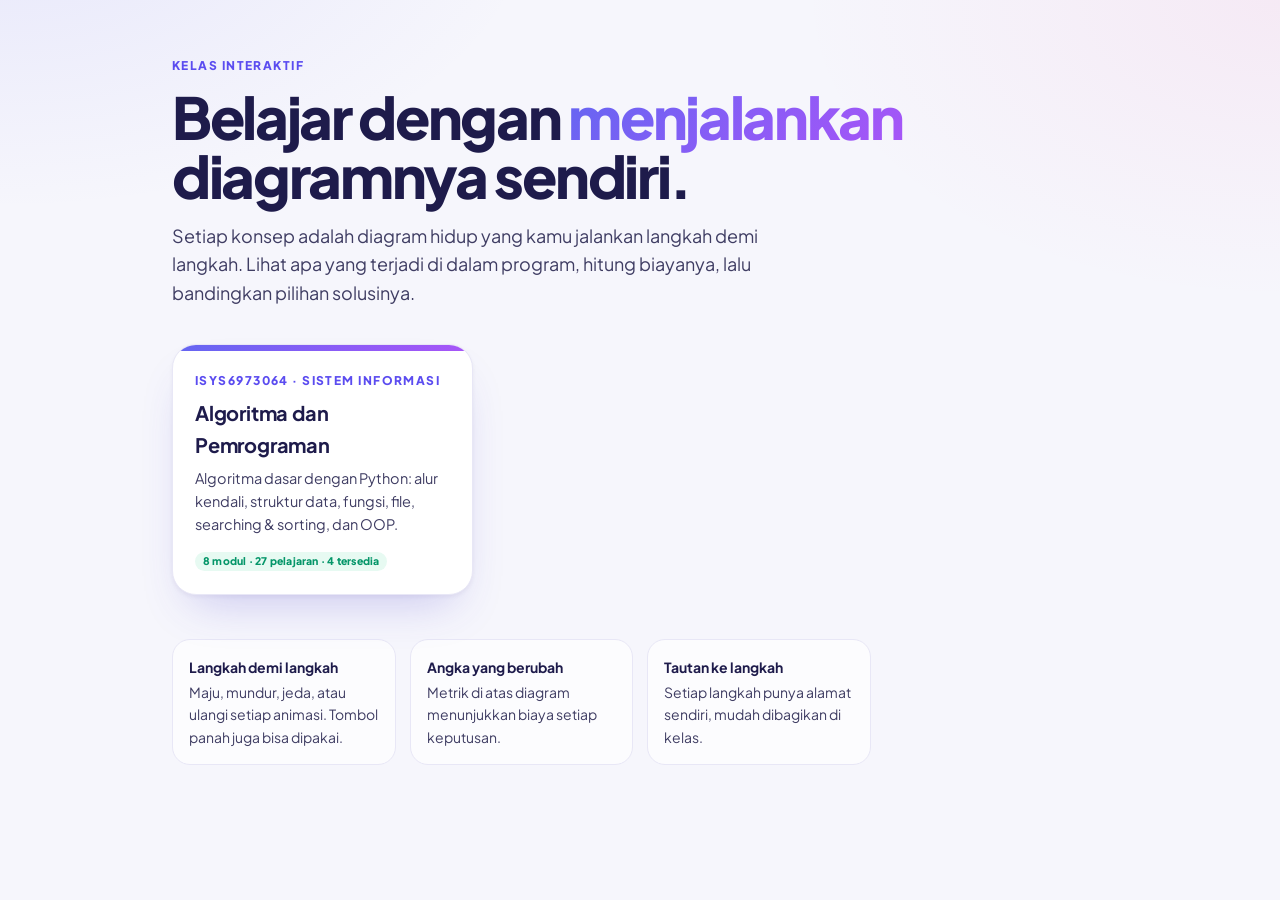
==== commit 0184abc0: "Tiga pelajaran OOP dari slide Classes (Session 9) - Renderer baru "oop": class sebagai cetakan 3D de" ====
--- a/index.html
+++ b/index.html
@@ -37,7 +37,7 @@
         <span class="eyebrow">ISYS6973064 · Sistem Informasi</span>
         <h2>Algoritma dan Pemrograman</h2>
         <p>Algoritma dasar dengan Python: alur kendali, struktur data, fungsi, file, searching &amp; sorting, dan OOP.</p>
-        <span class="pill ready">8 modul · 25 pelajaran</span>
+        <span class="pill ready">8 modul · 27 pelajaran · 4 tersedia</span>
       </a>
     </div>
     <div class="how">
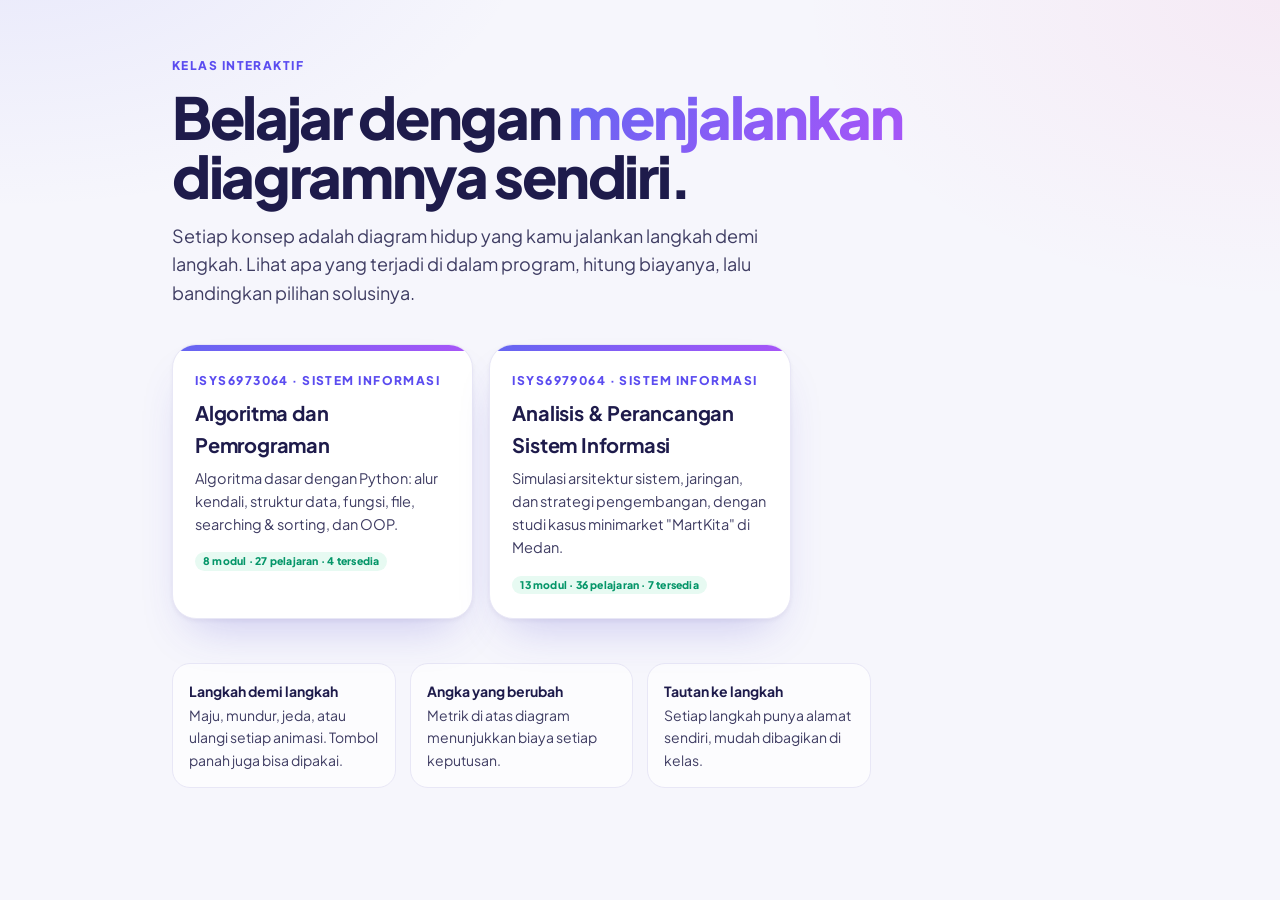
==== commit 2a69daed: "Tambah kursus Analisis & Perancangan SI: System Architecture dan Development Strategies Tujuh pelaja" ====
--- a/index.html
+++ b/index.html
@@ -39,6 +39,12 @@
         <p>Algoritma dasar dengan Python: alur kendali, struktur data, fungsi, file, searching &amp; sorting, dan OOP.</p>
         <span class="pill ready">8 modul · 27 pelajaran · 4 tersedia</span>
       </a>
+      <a class="course" href="analisis-perancangan-si/index.html">
+        <span class="eyebrow">ISYS6979064 · Sistem Informasi</span>
+        <h2>Analisis &amp; Perancangan Sistem Informasi</h2>
+        <p>Simulasi arsitektur sistem, jaringan, dan strategi pengembangan, dengan studi kasus minimarket "MartKita" di Medan.</p>
+        <span class="pill ready">13 modul · 36 pelajaran · 7 tersedia</span>
+      </a>
     </div>
     <div class="how">
       <div><b>Langkah demi langkah</b>Maju, mundur, jeda, atau ulangi setiap animasi. Tombol panah juga bisa dipakai.</div>
--- a/shared/style.css
+++ b/shared/style.css
@@ -55,7 +55,8 @@
 ::selection { background: #ddd6fe; }
 
 /* ---------- Kerangka aplikasi ---------- */
-.app { display: grid; grid-template-columns: 284px minmax(0, 1fr); min-height: 100vh; }
+.app { display: grid; grid-template-columns: 284px minmax(0, 1fr); min-height: 100vh; transition: grid-template-columns .32s var(--ease); }
+.app.side-collapsed { grid-template-columns: 76px minmax(0, 1fr); }
 .topbar {
   display: none; position: sticky; top: 0; z-index: 30;
   align-items: center; gap: 10px; padding: 10px 14px;
@@ -72,12 +73,54 @@
   background: rgba(255, 255, 255, .78); backdrop-filter: blur(14px);
   border-right: 1px solid var(--line); padding: 20px 14px 28px;
 }
-.brand { display: flex; align-items: center; gap: 11px; text-decoration: none; color: var(--ink); padding: 2px 6px 16px; }
+.side-top { display: flex; align-items: flex-start; gap: 6px; }
+.brand { display: flex; align-items: center; gap: 11px; text-decoration: none; color: var(--ink); padding: 2px 6px 16px; flex: 1; min-width: 0; }
+.side-toggle {
+  flex: none; width: 30px; height: 30px; margin-top: 6px; border-radius: 10px; border: 1px solid var(--line); background: var(--surface);
+  display: grid; place-items: center; cursor: pointer; color: var(--muted); font-size: 18px; line-height: 1;
+  transition: background .2s, color .2s, transform .3s var(--ease);
+}
+.side-toggle:hover { background: var(--accent-soft); color: var(--accent); }
+.side-toggle .chev-l { display: block; transform: translateY(-1px); transition: transform .3s var(--ease); }
+.side-rail { display: none; flex-direction: column; align-items: center; gap: 8px; padding-top: 6px; }
+.rail-btn {
+  position: relative; width: 44px; height: 44px; border-radius: 14px; border: 1px solid var(--line); background: var(--surface);
+  display: grid; place-items: center; cursor: pointer; text-decoration: none; color: var(--muted);
+  font-family: var(--sans); font-weight: 800; font-size: 13px; transition: transform .2s var(--ease), background .2s, color .2s, box-shadow .2s;
+}
+.rail-btn:hover { transform: translateY(-2px); color: var(--accent); border-color: #c7c4f3; }
+.rail-btn.has-ready { color: var(--ink); }
+.rail-btn.active { background: var(--grad); color: #fff; border-color: transparent; box-shadow: 0 10px 20px -12px rgba(99, 102, 241, .9); }
+.rail-btn i { position: absolute; left: 7px; right: 7px; bottom: 5px; height: 3px; border-radius: 3px; background: var(--line); overflow: hidden; }
+.rail-btn i::after { content: ""; position: absolute; inset: 0; width: calc(var(--p, 0) * 100%); background: #10b981; }
+.rail-btn.active i { background: rgba(255, 255, 255, .3); }
+
+/* Sidebar diciutkan menjadi lajur */
+.app.side-collapsed .sidebar { padding: 18px 10px 24px; overflow-x: hidden; }
+.app.side-collapsed .side-full, .app.side-collapsed .brand-text { display: none; }
+.app.side-collapsed .side-top { flex-direction: column; align-items: center; gap: 8px; margin-bottom: 8px; }
+.app.side-collapsed .brand { padding: 0; flex: none; }
+.app.side-collapsed .side-toggle { margin-top: 0; }
+.app.side-collapsed .side-toggle .chev-l { transform: rotate(180deg) translateY(1px); }
+.app.side-collapsed .side-rail { display: flex; }
+
+/* Mode presentasi: sidebar hilang, panggung membesar */
+.app.present { grid-template-columns: minmax(0, 1fr); }
+.app.present .sidebar, .app.present .topbar { display: none; }
+.app.present .main { padding: 18px 22px 30px; }
+.app.present .lesson { max-width: none; grid-template-columns: minmax(0, 1fr) 400px; }
+.app.present .subtitle, .app.present .tags { display: none; }
+.app.present .lesson h1 { font-size: clamp(22px, 2.4vw, 30px); margin-bottom: 12px; }
+.app.present .iso-svg { height: min(62vh, 640px); }
+.app.present .panel h2 { font-size: 24px; }
+.app.present .panel p { font-size: 16px; }
+.present-btn[aria-pressed="true"] { background: var(--ink); color: #fff; border-color: var(--ink); }
 .brand-mark {
   width: 40px; height: 40px; border-radius: 13px; background: var(--grad); color: #fff; flex: none;
   display: grid; place-items: center; font-weight: 800; font-size: 14px; letter-spacing: -.3px;
   box-shadow: 0 8px 18px -8px rgba(99, 102, 241, .8);
 }
+.brand-mark.long { font-size: 11px; letter-spacing: -.4px; }
 .brand small { display: block; color: var(--muted); font-size: 11.5px; line-height: 1.3; font-weight: 500; }
 .brand b { font-size: 14px; line-height: 1.25; font-weight: 800; }
 .side-link {
@@ -284,7 +327,11 @@
   .panel { position: static; }
 }
 @media (max-width: 900px) {
-  .app { grid-template-columns: minmax(0, 1fr); }
+  .app, .app.side-collapsed, .app.present { grid-template-columns: minmax(0, 1fr); }
+  .app.side-collapsed .side-full, .app.side-collapsed .brand-text { display: block; }
+  .app.side-collapsed .side-rail, .side-toggle, .present-btn { display: none !important; }
+  .app.side-collapsed .side-top { flex-direction: row; align-items: flex-start; }
+  .app.side-collapsed .brand { padding: 2px 6px 16px; flex: 1; }
   .topbar { display: flex; }
   .sidebar { position: fixed; left: 0; top: 0; bottom: 0; width: 300px; z-index: 50; transform: translateX(-100%); transition: transform .3s var(--ease); box-shadow: var(--shadow-lg); background: #fff; }
   .app.menu-open .sidebar { transform: none; }
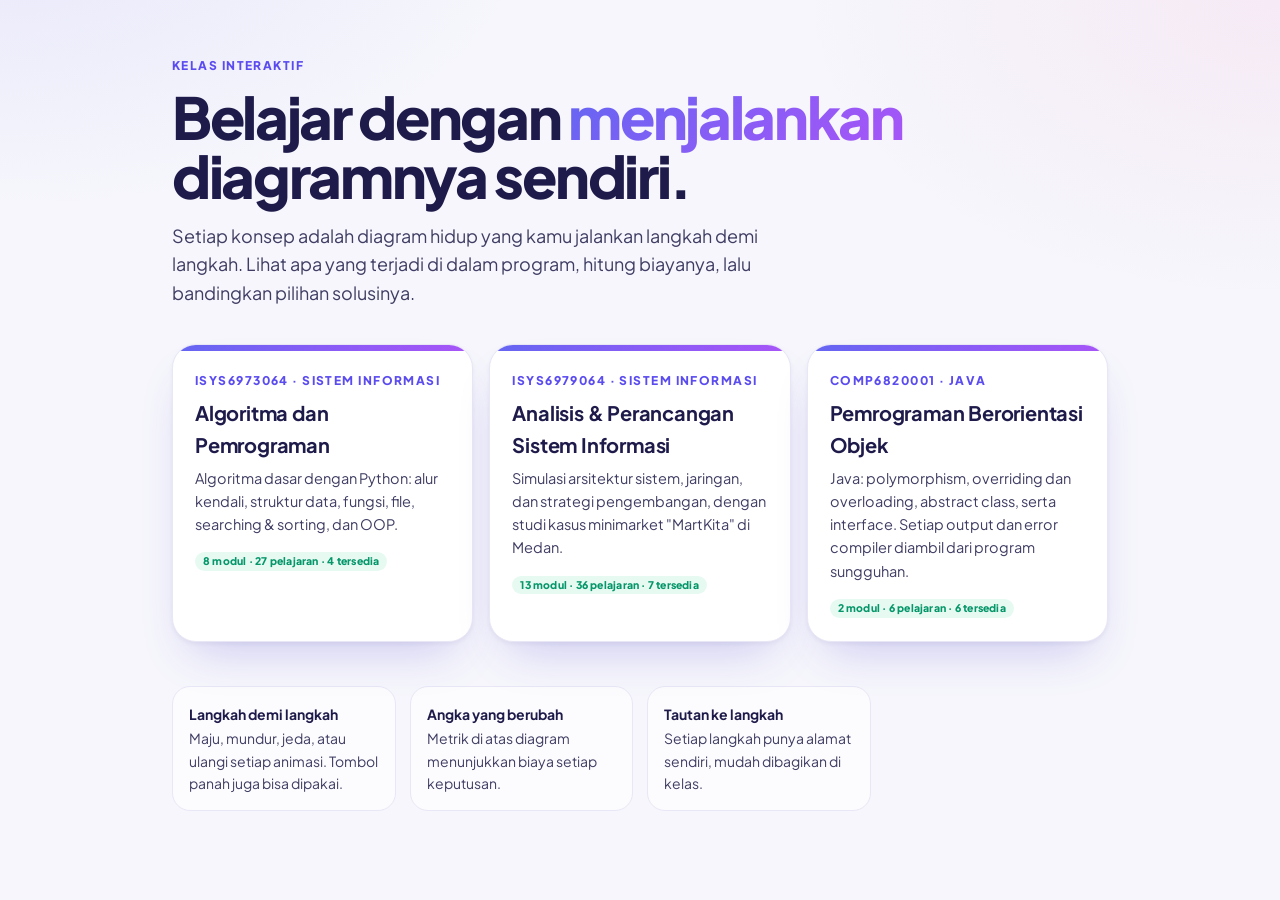
==== commit 972bc5d6: "Kursus baru: Pemrograman Berorientasi Objek (COMP6820001, Java) Enam pelajaran interaktif dari slide" ====
--- a/index.html
+++ b/index.html
@@ -45,6 +45,12 @@
         <p>Simulasi arsitektur sistem, jaringan, dan strategi pengembangan, dengan studi kasus minimarket "MartKita" di Medan.</p>
         <span class="pill ready">13 modul · 36 pelajaran · 7 tersedia</span>
       </a>
+      <a class="course" href="pemrograman-berorientasi-objek/index.html">
+        <span class="eyebrow">COMP6820001 · Java</span>
+        <h2>Pemrograman Berorientasi Objek</h2>
+        <p>Java: polymorphism, overriding dan overloading, abstract class, serta interface. Setiap output dan error compiler diambil dari program sungguhan.</p>
+        <span class="pill ready">2 modul · 6 pelajaran · 6 tersedia</span>
+      </a>
     </div>
     <div class="how">
       <div><b>Langkah demi langkah</b>Maju, mundur, jeda, atau ulangi setiap animasi. Tombol panah juga bisa dipakai.</div>
--- a/shared/style.css
+++ b/shared/style.css
@@ -216,8 +216,9 @@
 .metric.total.bump { box-shadow: 0 0 0 4px rgba(139, 92, 246, .25), 0 14px 30px -14px rgba(99, 102, 241, .9); }
 
 .stage-card { background: var(--surface); border: 1px solid var(--line); border-radius: 24px; box-shadow: var(--shadow-lg); overflow: hidden; }
-.stage-tools { display: flex; align-items: center; gap: 8px; padding: 10px 12px 10px 16px; border-bottom: 1px solid var(--line); background: var(--surface); }
-.legend { display: flex; flex-wrap: wrap; gap: 6px; font-size: 12px; color: var(--ink-2); margin-right: auto; font-weight: 600; }
+.stage-tools { display: flex; flex-wrap: wrap; justify-content: flex-end; align-items: center; gap: 8px 6px; padding: 10px 12px 10px 16px; border-bottom: 1px solid var(--line); background: var(--surface); }
+.stage-tools > .btn { flex-shrink: 0; padding: 6px 11px; font-size: 13px; }
+.legend { display: flex; flex: 1 1 150px; flex-wrap: wrap; gap: 6px; font-size: 12px; color: var(--ink-2); margin-right: auto; font-weight: 600; }
 .legend span { display: inline-flex; align-items: center; gap: 6px; background: var(--surface-2); border-radius: 99px; padding: 3px 10px 3px 7px; }
 .legend i { width: 12px; height: 12px; border-radius: 4px; display: inline-block; }
 .btn {
@@ -350,6 +351,13 @@
   .card { padding: 16px; }
 }
 
-@media (prefers-reduced-motion: reduce) {
-  *, *::before, *::after { transition-duration: 0s !important; animation-duration: 0s !important; }
-}
+html.reduce-motion *, html.reduce-motion *::before, html.reduce-motion *::after { transition-duration: 0s !important; animation-duration: 0s !important; }
+.motion-btn.attn { background: var(--grad); border-color: transparent; color: #fff; box-shadow: 0 4px 14px rgba(99,102,241,.35); }
+
+.sound-btn.off { color: var(--muted); }
+.loop-btn { position: relative; overflow: hidden; }
+.loop-btn.on { color: var(--accent); border-color: var(--accent); background: var(--accent-soft); }
+.loop-btn.waiting::after { content: ""; position: absolute; left: 0; bottom: 0; height: 3px; width: 100%; background: var(--grad); transform-origin: left; animation: loop-fill var(--hold, 2800ms) linear forwards; }
+@keyframes loop-fill { from { transform: scaleX(0); } to { transform: scaleX(1); } }
+
+[hidden] { display: none !important; }
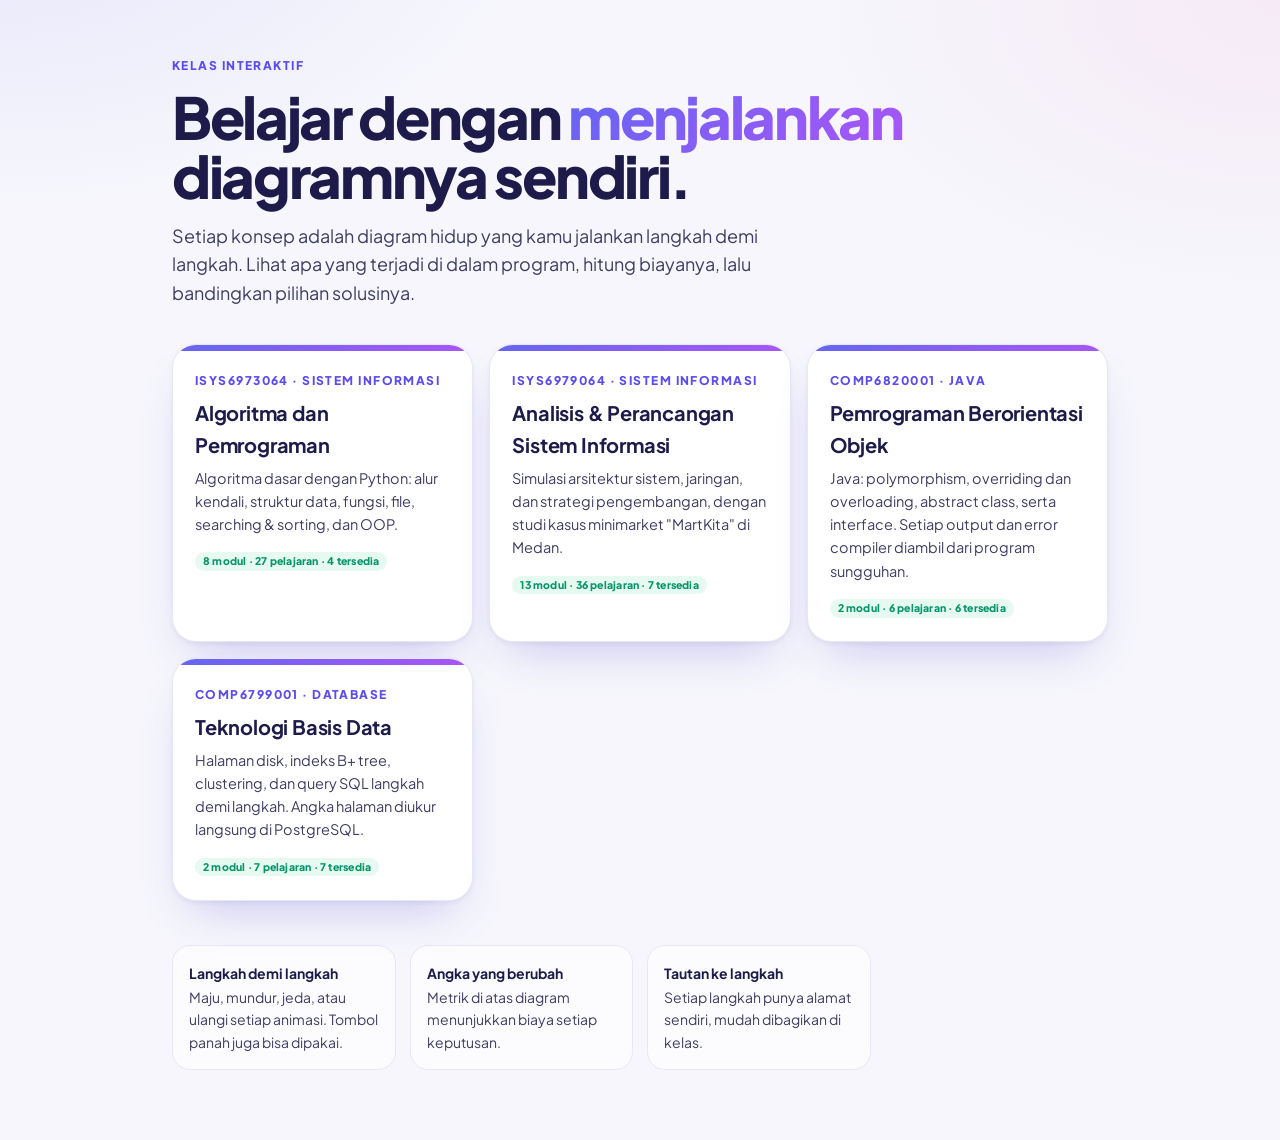
==== commit f8d0d550: "Kursus baru: Teknologi Basis Data (COMP6799001) + penjelasan PBO lebih sederhana Tujuh pelajaran dar" ====
--- a/index.html
+++ b/index.html
@@ -51,6 +51,12 @@
         <p>Java: polymorphism, overriding dan overloading, abstract class, serta interface. Setiap output dan error compiler diambil dari program sungguhan.</p>
         <span class="pill ready">2 modul · 6 pelajaran · 6 tersedia</span>
       </a>
+      <a class="course" href="teknologi-basis-data/index.html">
+        <span class="eyebrow">COMP6799001 · Database</span>
+        <h2>Teknologi Basis Data</h2>
+        <p>Halaman disk, indeks B+ tree, clustering, dan query SQL langkah demi langkah. Angka halaman diukur langsung di PostgreSQL.</p>
+        <span class="pill ready">2 modul · 7 pelajaran · 7 tersedia</span>
+      </a>
     </div>
     <div class="how">
       <div><b>Langkah demi langkah</b>Maju, mundur, jeda, atau ulangi setiap animasi. Tombol panah juga bisa dipakai.</div>
--- a/shared/style.css
+++ b/shared/style.css
@@ -361,3 +361,6 @@
 @keyframes loop-fill { from { transform: scaleX(0); } to { transform: scaleX(1); } }
 
 [hidden] { display: none !important; }
+.callout.ANALOGI { background: linear-gradient(135deg, #ecfdf5, #eff6ff); }
+.callout.ANALOGI b { color: #047857; }
+.callout.ANALOGI b::before { content: "☕"; font-size: 13px; }
